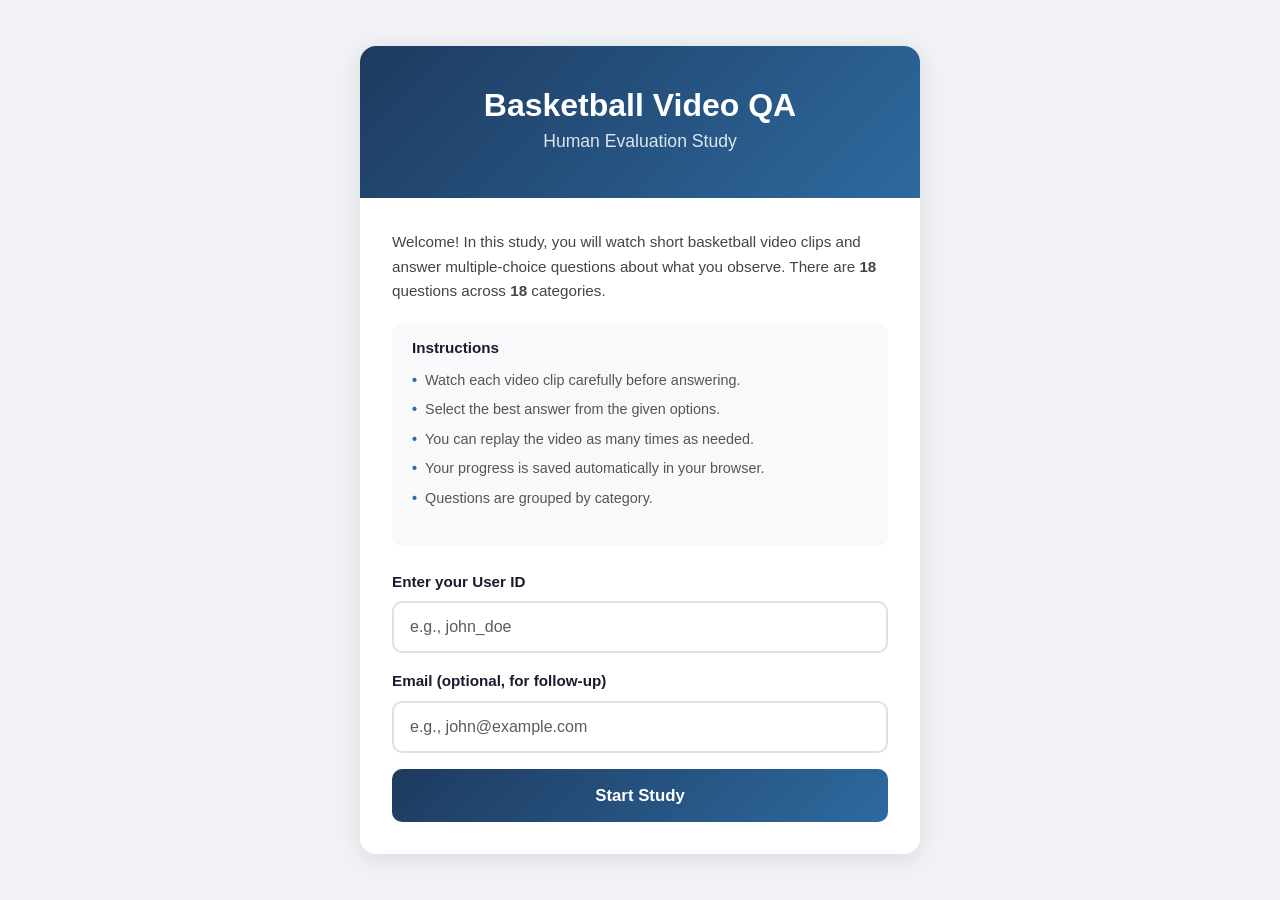
==== index.html @ 163817b5 "Basketball QA human study" ====
<!DOCTYPE html>
<html lang="en">
<head>
    <meta charset="UTF-8">
    <meta name="viewport" content="width=device-width, initial-scale=1.0">
    <title>Basketball QA - Human Study</title>
    <link href="https://cdn.jsdelivr.net/npm/bootstrap@5.3.0/dist/css/bootstrap.min.css" rel="stylesheet">
    <link rel="stylesheet" href="css/style.css">
</head>
<body>
    <div class="landing-container">
        <div class="landing-card">
            <div class="landing-header">
                <h1>Basketball Video QA</h1>
                <p class="subtitle">Human Evaluation Study</p>
            </div>
            <div class="landing-body">
                <p class="description">
                    Welcome! In this study, you will watch short basketball video clips and answer
                    multiple-choice questions about what you observe. There are <strong id="totalCount">0</strong>
                    questions across <strong id="typeCount">0</strong> categories.
                </p>
                <div class="instructions">
                    <h5>Instructions</h5>
                    <ul>
                        <li>Watch each video clip carefully before answering.</li>
                        <li>Select the best answer from the given options.</li>
                        <li>You can replay the video as many times as needed.</li>
                        <li>Your progress is saved automatically in your browser.</li>
                        <li>Questions are grouped by category.</li>
                    </ul>
                </div>

                <!-- Resume banner (hidden by default) -->
                <div class="resume-banner" id="resumeBanner" style="display: none;">
                    <p>You have a previous session in progress.</p>
                    <div class="resume-actions">
                        <button class="btn btn-outline-primary btn-sm" id="resumeBtn">Resume</button>
                        <button class="btn btn-outline-secondary btn-sm" id="newSessionBtn">Start Fresh</button>
                    </div>
                </div>

                <form id="startForm" class="start-form">
                    <div class="mb-3">
                        <label for="user_id" class="form-label">Enter your User ID</label>
                        <input type="text" class="form-control" id="user_id" name="user_id"
                               placeholder="e.g., john_doe" required autocomplete="off">
                    </div>
                    <div class="mb-3">
                        <label for="user_email" class="form-label">Email (optional, for follow-up)</label>
                        <input type="email" class="form-control" id="user_email" name="user_email"
                               placeholder="e.g., john@example.com" autocomplete="off">
                    </div>
                    <button type="submit" class="btn btn-primary btn-lg w-100">Start Study</button>
                </form>
            </div>
        </div>
    </div>

    <script src="data/questions.js"></script>
    <script src="js/video_mapping.js"></script>
    <script>
        document.addEventListener('DOMContentLoaded', function() {
            // Show question counts
            const types = new Set(QUESTIONS.map(q => q.question_type));
            document.getElementById('totalCount').textContent = QUESTIONS.length;
            document.getElementById('typeCount').textContent = types.size;

            // Check for existing session
            const savedSession = localStorage.getItem('bqa_session');
            if (savedSession) {
                const session = JSON.parse(savedSession);
                document.getElementById('resumeBanner').style.display = 'block';
                document.getElementById('user_id').value = session.userId || '';
                document.getElementById('user_email').value = session.userEmail || '';

                document.getElementById('resumeBtn').addEventListener('click', function() {
                    window.location.href = 'quiz.html';
                });
                document.getElementById('newSessionBtn').addEventListener('click', function() {
                    localStorage.removeItem('bqa_session');
                    localStorage.removeItem('bqa_answers');
                    document.getElementById('resumeBanner').style.display = 'none';
                });
            }

            // Start form
            document.getElementById('startForm').addEventListener('submit', function(e) {
                e.preventDefault();
                const userId = document.getElementById('user_id').value.trim();
                const userEmail = document.getElementById('user_email').value.trim();
                if (!userId) return;

                // Save session
                const session = {
                    userId: userId,
                    userEmail: userEmail,
                    startedAt: new Date().toISOString(),
                    sessionId: crypto.randomUUID ? crypto.randomUUID() : Date.now().toString(36) + Math.random().toString(36).slice(2),
                };
                localStorage.setItem('bqa_session', JSON.stringify(session));
                // Clear previous answers for fresh start
                localStorage.removeItem('bqa_answers');

                window.location.href = 'quiz.html';
            });
        });
    </script>
</body>
</html>
---- css/style.css ----
/* === Base === */
* {
    margin: 0;
    padding: 0;
    box-sizing: border-box;
}

body {
    font-family: -apple-system, BlinkMacSystemFont, 'Segoe UI', Roboto, sans-serif;
    background: #f0f2f5;
    color: #1a1a2e;
    min-height: 100vh;
}

/* === Landing Page === */
.landing-container {
    display: flex;
    justify-content: center;
    align-items: center;
    min-height: 100vh;
    padding: 20px;
}

.landing-card {
    background: #fff;
    border-radius: 16px;
    box-shadow: 0 4px 24px rgba(0, 0, 0, 0.1);
    max-width: 560px;
    width: 100%;
    overflow: hidden;
}

.landing-header {
    background: linear-gradient(135deg, #1e3a5f, #2d6a9f);
    color: #fff;
    padding: 40px 32px 28px;
    text-align: center;
}

.landing-header h1 {
    font-size: 2rem;
    font-weight: 700;
    margin-bottom: 4px;
}

.landing-header .subtitle {
    font-size: 1.1rem;
    opacity: 0.85;
}

.landing-body {
    padding: 32px;
}

.landing-body .description {
    font-size: 0.95rem;
    line-height: 1.6;
    color: #444;
    margin-bottom: 20px;
}

.instructions {
    background: #f8f9fa;
    border-radius: 10px;
    padding: 16px 20px;
    margin-bottom: 24px;
}

.instructions h5 {
    font-size: 0.95rem;
    font-weight: 600;
    margin-bottom: 8px;
}

.instructions ul {
    list-style: none;
    padding: 0;
}

.instructions li {
    padding: 4px 0;
    font-size: 0.9rem;
    color: #555;
}

.instructions li::before {
    content: "\2022";
    color: #2d6a9f;
    font-weight: bold;
    margin-right: 8px;
}

.start-form .form-label {
    font-weight: 600;
    font-size: 0.95rem;
}

.start-form .form-control {
    border-radius: 10px;
    padding: 12px 16px;
    font-size: 1rem;
    border: 2px solid #e0e0e0;
    transition: border-color 0.2s;
}

.start-form .form-control:focus {
    border-color: #2d6a9f;
    box-shadow: 0 0 0 3px rgba(45, 106, 159, 0.15);
}

.start-form .btn-primary {
    background: linear-gradient(135deg, #1e3a5f, #2d6a9f);
    border: none;
    border-radius: 10px;
    padding: 14px;
    font-size: 1.05rem;
    font-weight: 600;
    transition: transform 0.15s, box-shadow 0.15s;
}

.start-form .btn-primary:hover {
    transform: translateY(-1px);
    box-shadow: 0 4px 12px rgba(30, 58, 95, 0.3);
}

/* === Resume Banner === */
.resume-banner {
    background: #e8f0fe;
    border: 1px solid #c4d8f0;
    border-radius: 10px;
    padding: 14px 18px;
    margin-bottom: 20px;
    text-align: center;
}

.resume-banner p {
    margin-bottom: 10px;
    font-weight: 500;
    color: #1e3a5f;
}

.resume-actions {
    display: flex;
    justify-content: center;
    gap: 10px;
}

/* === Navbar === */
.navbar {
    display: flex;
    justify-content: space-between;
    align-items: center;
    background: #fff;
    padding: 12px 24px;
    box-shadow: 0 2px 8px rgba(0, 0, 0, 0.06);
    position: sticky;
    top: 0;
    z-index: 100;
}

.nav-left {
    display: flex;
    align-items: center;
    gap: 20px;
}

.nav-title {
    font-size: 1.1rem;
    font-weight: 700;
    color: #1e3a5f;
}

.nav-user {
    font-size: 0.85rem;
    color: #666;
}

.nav-right {
    display: flex;
    align-items: center;
    gap: 12px;
}

.progress-text {
    font-size: 0.85rem;
    font-weight: 600;
    color: #444;
    white-space: nowrap;
}

.progress-bar-container {
    width: 200px;
    height: 8px;
    background: #e9ecef;
    border-radius: 4px;
    overflow: hidden;
}

.progress-bar-fill {
    height: 100%;
    background: linear-gradient(90deg, #2d6a9f, #4CAF50);
    border-radius: 4px;
    transition: width 0.3s ease;
}

/* === Quiz Container === */
.quiz-container {
    max-width: 900px;
    margin: 24px auto;
    padding: 0 20px;
}

/* === Category Header === */
.category-header {
    background: linear-gradient(135deg, #1e3a5f, #2d6a9f);
    color: #fff;
    padding: 14px 24px;
    border-radius: 12px;
    margin-bottom: 20px;
    display: flex;
    align-items: center;
    gap: 8px;
    flex-wrap: wrap;
}

.category-label {
    font-size: 0.85rem;
    opacity: 0.8;
}

.category-name {
    font-weight: 700;
    font-size: 1.05rem;
}

.category-progress {
    margin-left: auto;
    font-size: 0.85rem;
    opacity: 0.85;
}

/* === Video Section === */
.video-section {
    background: #000;
    border-radius: 12px;
    overflow: hidden;
    margin-bottom: 20px;
    position: relative;
    min-height: 200px;
}

.video-section video {
    width: 100%;
    max-height: 500px;
    display: none;
}

.video-loading {
    display: flex;
    flex-direction: column;
    align-items: center;
    justify-content: center;
    padding: 60px 20px;
    color: #ccc;
    gap: 12px;
}

.video-error {
    padding: 60px 20px;
    text-align: center;
    color: #999;
}

.video-error i {
    font-size: 2.5rem;
    margin-bottom: 12px;
    display: block;
}

/* === Question Section === */
.question-section {
    background: #fff;
    border-radius: 12px;
    padding: 28px;
    box-shadow: 0 2px 12px rgba(0, 0, 0, 0.06);
    margin-bottom: 20px;
}

.question-number {
    font-size: 0.8rem;
    font-weight: 600;
    color: #888;
    text-transform: uppercase;
    letter-spacing: 0.5px;
    margin-bottom: 10px;
}

.question-text {
    font-size: 1.1rem;
    font-weight: 500;
    line-height: 1.5;
    color: #1a1a2e;
    margin-bottom: 24px;
}

/* === Options === */
.options-container {
    display: flex;
    flex-direction: column;
    gap: 10px;
}

.option-btn {
    display: flex;
    align-items: center;
    padding: 14px 18px;
    border: 2px solid #e0e0e0;
    border-radius: 10px;
    background: #fff;
    cursor: pointer;
    transition: all 0.2s;
    text-align: left;
    font-size: 1rem;
    width: 100%;
}

.option-btn:hover {
    border-color: #2d6a9f;
    background: #f0f6ff;
}

.option-btn.selected {
    border-color: #2d6a9f;
    background: #e8f0fe;
}

.option-btn.correct {
    border-color: #4CAF50;
    background: #e8f5e9;
}

.option-btn.incorrect {
    border-color: #f44336;
    background: #ffebee;
}

.option-btn.disabled {
    pointer-events: none;
    opacity: 0.85;
}

.option-letter {
    display: inline-flex;
    align-items: center;
    justify-content: center;
    width: 32px;
    height: 32px;
    border-radius: 50%;
    background: #f0f2f5;
    font-weight: 700;
    font-size: 0.9rem;
    color: #444;
    margin-right: 14px;
    flex-shrink: 0;
    transition: all 0.2s;
}

.option-btn.selected .option-letter {
    background: #2d6a9f;
    color: #fff;
}

.option-btn.correct .option-letter {
    background: #4CAF50;
    color: #fff;
}

.option-btn.incorrect .option-letter {
    background: #f44336;
    color: #fff;
}

.option-text {
    flex: 1;
}

/* === Feedback === */
.feedback {
    margin-top: 20px;
    padding: 14px 18px;
    border-radius: 10px;
    display: flex;
    align-items: center;
    gap: 12px;
    font-weight: 500;
}

.feedback.correct {
    background: #e8f5e9;
    color: #2e7d32;
    border: 1px solid #c8e6c9;
}

.feedback.incorrect {
    background: #ffebee;
    color: #c62828;
    border: 1px solid #ffcdd2;
}

.feedback-icon {
    font-size: 1.3rem;
}

/* === Navigation Buttons === */
.nav-buttons {
    display: flex;
    justify-content: space-between;
    align-items: center;
    gap: 12px;
    padding-bottom: 40px;
}

.nav-buttons .btn {
    border-radius: 10px;
    padding: 12px 24px;
    font-weight: 600;
    font-size: 0.95rem;
    transition: all 0.2s;
}

.nav-buttons .btn-primary {
    background: #2d6a9f;
    border-color: #2d6a9f;
}

.nav-buttons .btn-primary:hover {
    background: #1e3a5f;
    border-color: #1e3a5f;
}

.nav-buttons .btn-success {
    background: #4CAF50;
    border-color: #4CAF50;
}

.nav-buttons .btn-outline-secondary {
    border-width: 2px;
}

/* === Completion Modal === */
.modal-overlay {
    position: fixed;
    inset: 0;
    background: rgba(0, 0, 0, 0.6);
    display: flex;
    justify-content: center;
    align-items: center;
    z-index: 1000;
}

.modal-card {
    background: #fff;
    border-radius: 16px;
    padding: 40px;
    max-width: 480px;
    width: 90%;
    text-align: center;
    box-shadow: 0 8px 32px rgba(0, 0, 0, 0.2);
}

.modal-card h2 {
    font-size: 1.8rem;
    margin-bottom: 24px;
    color: #1e3a5f;
}

.completion-stats {
    display: flex;
    justify-content: center;
    gap: 32px;
    margin-bottom: 24px;
}

.stat {
    display: flex;
    flex-direction: column;
    align-items: center;
}

.stat-value {
    font-size: 2rem;
    font-weight: 700;
    color: #2d6a9f;
}

.stat-label {
    font-size: 0.85rem;
    color: #888;
    margin-top: 4px;
}

/* === Responsive === */
@media (max-width: 768px) {
    .navbar {
        flex-direction: column;
        gap: 10px;
        padding: 12px 16px;
    }

    .progress-bar-container {
        width: 140px;
    }

    .quiz-container {
        padding: 0 12px;
    }

    .category-header {
        flex-direction: column;
        text-align: center;
        gap: 4px;
    }

    .category-progress {
        margin-left: 0;
    }

    .video-section video {
        max-height: 300px;
    }

    .completion-stats {
        gap: 20px;
    }
}
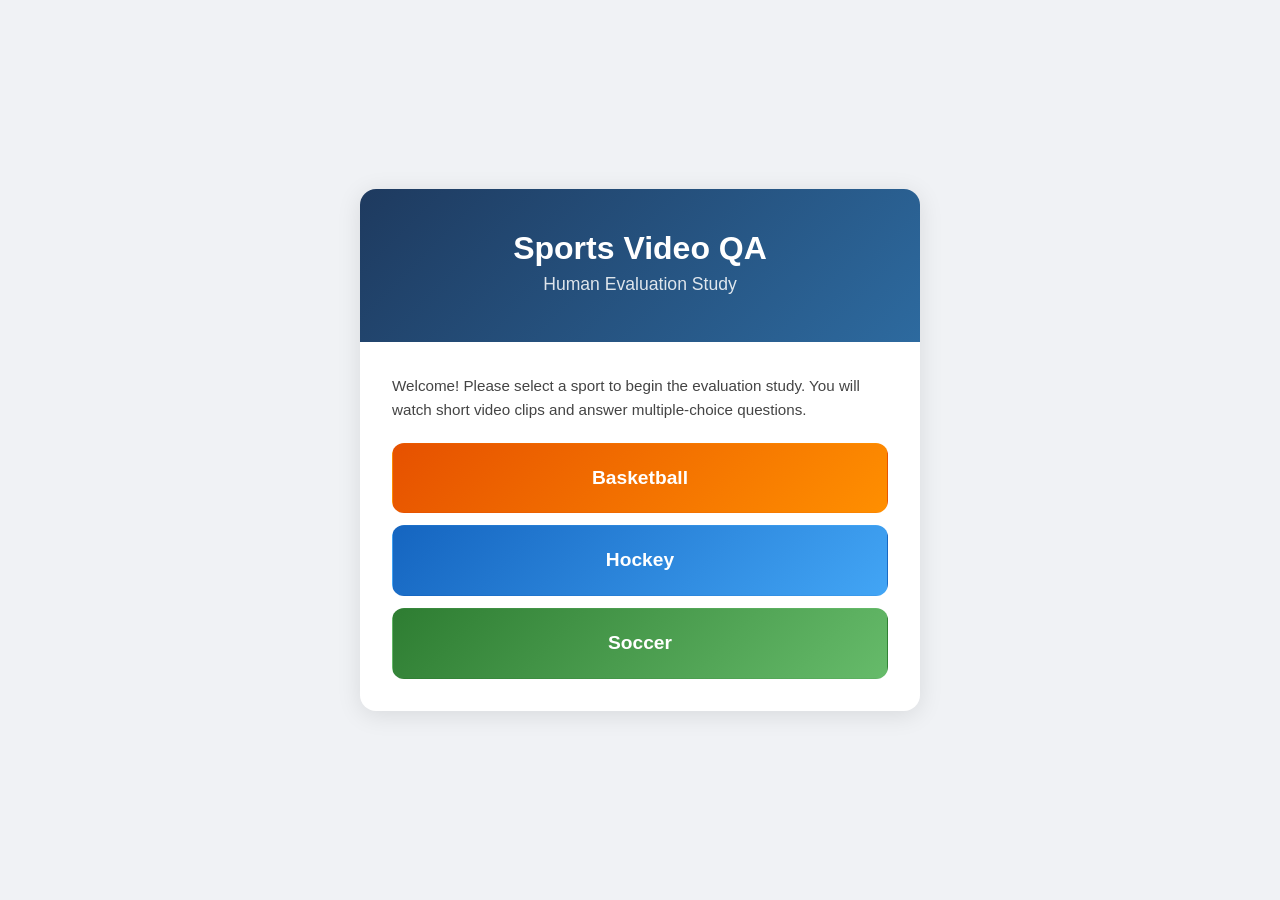
==== commit 0050fa42: "update" ====
--- a/index.html
+++ b/index.html
@@ -3,7 +3,7 @@
 <head>
     <meta charset="UTF-8">
     <meta name="viewport" content="width=device-width, initial-scale=1.0">
-    <title>Basketball QA - Human Study</title>
+    <title>Sports Video QA - Human Study</title>
     <link href="https://cdn.jsdelivr.net/npm/bootstrap@5.3.0/dist/css/bootstrap.min.css" rel="stylesheet">
     <link rel="stylesheet" href="css/style.css">
 </head>
@@ -11,100 +11,27 @@
     <div class="landing-container">
         <div class="landing-card">
             <div class="landing-header">
-                <h1>Basketball Video QA</h1>
+                <h1>Sports Video QA</h1>
                 <p class="subtitle">Human Evaluation Study</p>
             </div>
             <div class="landing-body">
                 <p class="description">
-                    Welcome! In this study, you will watch short basketball video clips and answer
-                    multiple-choice questions about what you observe. There are <strong id="totalCount">0</strong>
-                    questions across <strong id="typeCount">0</strong> categories.
+                    Welcome! Please select a sport to begin the evaluation study.
+                    You will watch short video clips and answer multiple-choice questions.
                 </p>
-                <div class="instructions">
-                    <h5>Instructions</h5>
-                    <ul>
-                        <li>Watch each video clip carefully before answering.</li>
-                        <li>Select the best answer from the given options.</li>
-                        <li>You can replay the video as many times as needed.</li>
-                        <li>Your progress is saved automatically in your browser.</li>
-                        <li>Questions are grouped by category.</li>
-                    </ul>
+                <div class="sport-buttons">
+                    <a href="start.html?sport=basketball" class="btn btn-sport btn-basketball">
+                        Basketball
+                    </a>
+                    <a href="start.html?sport=hockey" class="btn btn-sport btn-hockey">
+                        Hockey
+                    </a>
+                    <a href="start.html?sport=soccer" class="btn btn-sport btn-soccer">
+                        Soccer
+                    </a>
                 </div>
-
-                <!-- Resume banner (hidden by default) -->
-                <div class="resume-banner" id="resumeBanner" style="display: none;">
-                    <p>You have a previous session in progress.</p>
-                    <div class="resume-actions">
-                        <button class="btn btn-outline-primary btn-sm" id="resumeBtn">Resume</button>
-                        <button class="btn btn-outline-secondary btn-sm" id="newSessionBtn">Start Fresh</button>
-                    </div>
-                </div>
-
-                <form id="startForm" class="start-form">
-                    <div class="mb-3">
-                        <label for="user_id" class="form-label">Enter your User ID</label>
-                        <input type="text" class="form-control" id="user_id" name="user_id"
-                               placeholder="e.g., john_doe" required autocomplete="off">
-                    </div>
-                    <div class="mb-3">
-                        <label for="user_email" class="form-label">Email (optional, for follow-up)</label>
-                        <input type="email" class="form-control" id="user_email" name="user_email"
-                               placeholder="e.g., john@example.com" autocomplete="off">
-                    </div>
-                    <button type="submit" class="btn btn-primary btn-lg w-100">Start Study</button>
-                </form>
             </div>
         </div>
     </div>
-
-    <script src="data/questions.js"></script>
-    <script src="js/video_mapping.js"></script>
-    <script>
-        document.addEventListener('DOMContentLoaded', function() {
-            // Show question counts
-            const types = new Set(QUESTIONS.map(q => q.question_type));
-            document.getElementById('totalCount').textContent = QUESTIONS.length;
-            document.getElementById('typeCount').textContent = types.size;
-
-            // Check for existing session
-            const savedSession = localStorage.getItem('bqa_session');
-            if (savedSession) {
-                const session = JSON.parse(savedSession);
-                document.getElementById('resumeBanner').style.display = 'block';
-                document.getElementById('user_id').value = session.userId || '';
-                document.getElementById('user_email').value = session.userEmail || '';
-
-                document.getElementById('resumeBtn').addEventListener('click', function() {
-                    window.location.href = 'quiz.html';
-                });
-                document.getElementById('newSessionBtn').addEventListener('click', function() {
-                    localStorage.removeItem('bqa_session');
-                    localStorage.removeItem('bqa_answers');
-                    document.getElementById('resumeBanner').style.display = 'none';
-                });
-            }
-
-            // Start form
-            document.getElementById('startForm').addEventListener('submit', function(e) {
-                e.preventDefault();
-                const userId = document.getElementById('user_id').value.trim();
-                const userEmail = document.getElementById('user_email').value.trim();
-                if (!userId) return;
-
-                // Save session
-                const session = {
-                    userId: userId,
-                    userEmail: userEmail,
-                    startedAt: new Date().toISOString(),
-                    sessionId: crypto.randomUUID ? crypto.randomUUID() : Date.now().toString(36) + Math.random().toString(36).slice(2),
-                };
-                localStorage.setItem('bqa_session', JSON.stringify(session));
-                // Clear previous answers for fresh start
-                localStorage.removeItem('bqa_answers');
-
-                window.location.href = 'quiz.html';
-            });
-        });
-    </script>
 </body>
 </html>
--- a/css/style.css
+++ b/css/style.css
@@ -88,6 +88,187 @@
     color: #2d6a9f;
     font-weight: bold;
     margin-right: 8px;
+}
+
+/* === Rating Scale === */
+.rating-scale {
+    display: flex;
+    gap: 6px;
+    margin-top: 6px;
+}
+
+.rating-btn {
+    width: 36px;
+    height: 36px;
+    border: 2px solid #e0e0e0;
+    border-radius: 8px;
+    background: #fff;
+    cursor: pointer;
+    font-size: 0.9rem;
+    font-weight: 600;
+    color: #444;
+    transition: all 0.2s;
+    display: flex;
+    align-items: center;
+    justify-content: center;
+}
+
+.rating-btn:hover {
+    border-color: #2d6a9f;
+    background: #f0f6ff;
+}
+
+.rating-btn.active {
+    border-color: #2d6a9f;
+    background: #2d6a9f;
+    color: #fff;
+}
+
+.rating-labels {
+    display: flex;
+    justify-content: space-between;
+    margin-top: 4px;
+    font-size: 0.75rem;
+    color: #888;
+}
+
+/* === Confidence Rating === */
+.confidence-container {
+    display: flex;
+    align-items: center;
+    gap: 6px;
+    margin-top: 20px;
+    padding: 12px 16px;
+    background: #f8f9fa;
+    border-radius: 10px;
+}
+
+.confidence-label {
+    font-size: 0.85rem;
+    font-weight: 600;
+    color: #555;
+    margin-right: 8px;
+    white-space: nowrap;
+}
+
+.confidence-btn {
+    padding: 6px 14px;
+    border: 2px solid #e0e0e0;
+    border-radius: 8px;
+    background: #fff;
+    cursor: pointer;
+    font-size: 0.85rem;
+    font-weight: 500;
+    transition: all 0.2s;
+}
+
+.confidence-btn:hover {
+    border-color: #2d6a9f;
+    background: #f0f6ff;
+}
+
+.confidence-btn.active {
+    border-color: #2d6a9f;
+    background: #e8f0fe;
+    color: #1e3a5f;
+    font-weight: 600;
+}
+
+.confidence-btn.disabled {
+    pointer-events: none;
+    opacity: 0.7;
+}
+
+/* === Toggle Switch === */
+.toggle-option {
+    display: flex;
+    align-items: center;
+    gap: 12px;
+}
+
+.toggle-switch {
+    position: relative;
+    display: inline-block;
+    width: 44px;
+    height: 24px;
+    flex-shrink: 0;
+}
+
+.toggle-switch input {
+    opacity: 0;
+    width: 0;
+    height: 0;
+}
+
+.toggle-slider {
+    position: absolute;
+    cursor: pointer;
+    inset: 0;
+    background: #ccc;
+    border-radius: 24px;
+    transition: 0.2s;
+}
+
+.toggle-slider::before {
+    content: "";
+    position: absolute;
+    height: 18px;
+    width: 18px;
+    left: 3px;
+    bottom: 3px;
+    background: #fff;
+    border-radius: 50%;
+    transition: 0.2s;
+}
+
+.toggle-switch input:checked + .toggle-slider {
+    background: #2d6a9f;
+}
+
+.toggle-switch input:checked + .toggle-slider::before {
+    transform: translateX(20px);
+}
+
+.toggle-text .form-label {
+    margin-bottom: 0;
+}
+
+/* === Sport Selection Buttons === */
+.sport-buttons {
+    display: flex;
+    flex-direction: column;
+    gap: 12px;
+    margin-top: 8px;
+}
+
+.btn-sport {
+    display: block;
+    padding: 20px;
+    border-radius: 12px;
+    font-size: 1.2rem;
+    font-weight: 700;
+    text-align: center;
+    text-decoration: none;
+    color: #fff;
+    transition: transform 0.15s, box-shadow 0.15s;
+}
+
+.btn-sport:hover {
+    transform: translateY(-2px);
+    box-shadow: 0 6px 16px rgba(0, 0, 0, 0.2);
+    color: #fff;
+}
+
+.btn-basketball {
+    background: linear-gradient(135deg, #e65100, #ff8f00);
+}
+
+.btn-hockey {
+    background: linear-gradient(135deg, #1565c0, #42a5f5);
+}
+
+.btn-soccer {
+    background: linear-gradient(135deg, #2e7d32, #66bb6a);
 }
 
 .start-form .form-label {
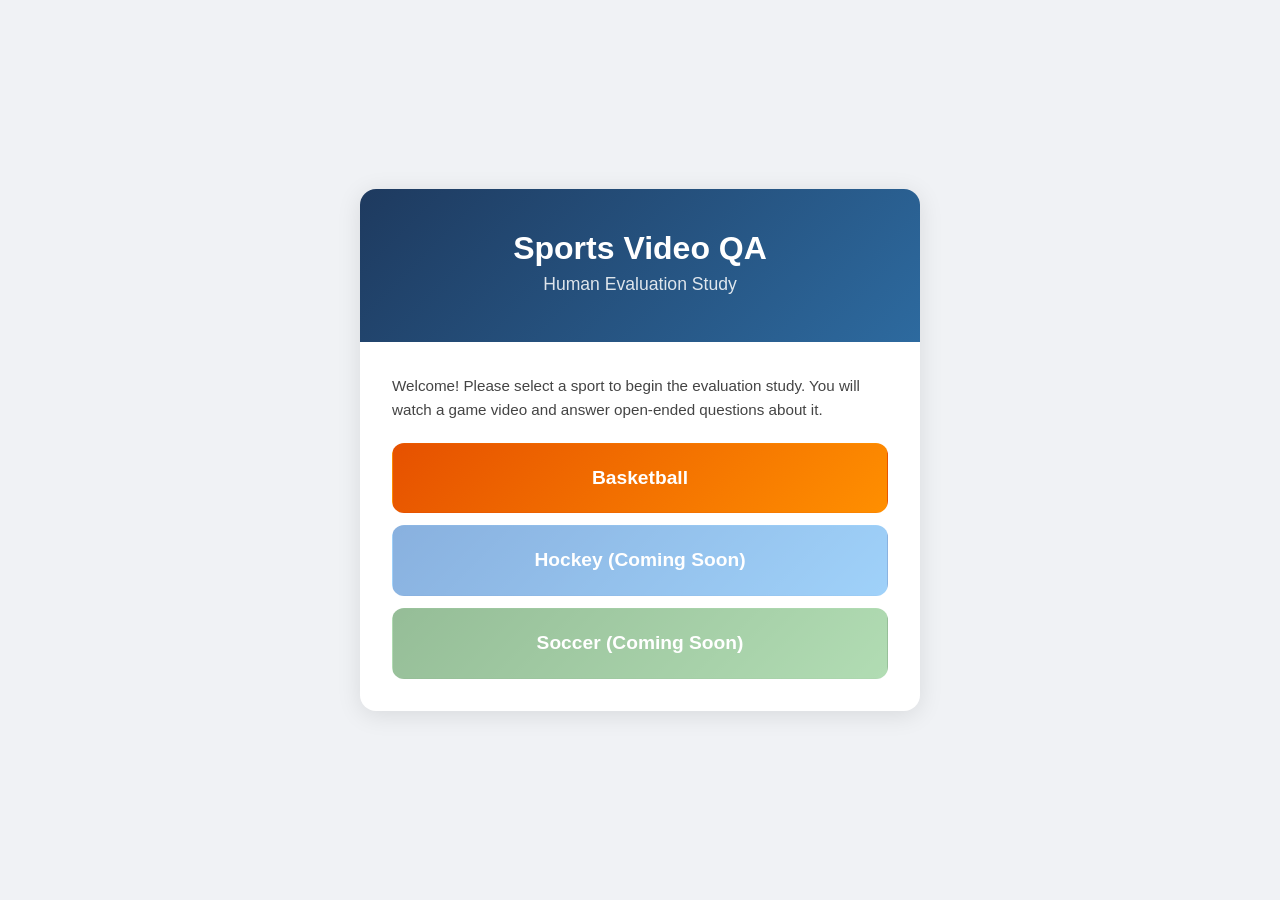
==== commit df7ffda5: "T4 free-text basketball QA quiz" ====
--- a/index.html
+++ b/index.html
@@ -17,18 +17,18 @@
             <div class="landing-body">
                 <p class="description">
                     Welcome! Please select a sport to begin the evaluation study.
-                    You will watch short video clips and answer multiple-choice questions.
+                    You will watch a game video and answer open-ended questions about it.
                 </p>
                 <div class="sport-buttons">
                     <a href="start.html?sport=basketball" class="btn btn-sport btn-basketball">
                         Basketball
                     </a>
-                    <a href="start.html?sport=hockey" class="btn btn-sport btn-hockey">
-                        Hockey
-                    </a>
-                    <a href="start.html?sport=soccer" class="btn btn-sport btn-soccer">
-                        Soccer
-                    </a>
+                    <span class="btn btn-sport btn-hockey" style="opacity:0.5;pointer-events:none;cursor:default;">
+                        Hockey (Coming Soon)
+                    </span>
+                    <span class="btn btn-sport btn-soccer" style="opacity:0.5;pointer-events:none;cursor:default;">
+                        Soccer (Coming Soon)
+                    </span>
                 </div>
             </div>
         </div>
--- a/css/style.css
+++ b/css/style.css
@@ -482,6 +482,20 @@
     line-height: 1.5;
     color: #1a1a2e;
     margin-bottom: 24px;
+}
+
+/* === Free-text answer === */
+.answer-container {
+    margin: 20px 0;
+}
+.answer-container .form-label {
+    font-weight: 600;
+    margin-bottom: 6px;
+}
+.answer-container textarea {
+    resize: vertical;
+    min-height: 100px;
+    font-size: 0.95rem;
 }
 
 /* === Options === */
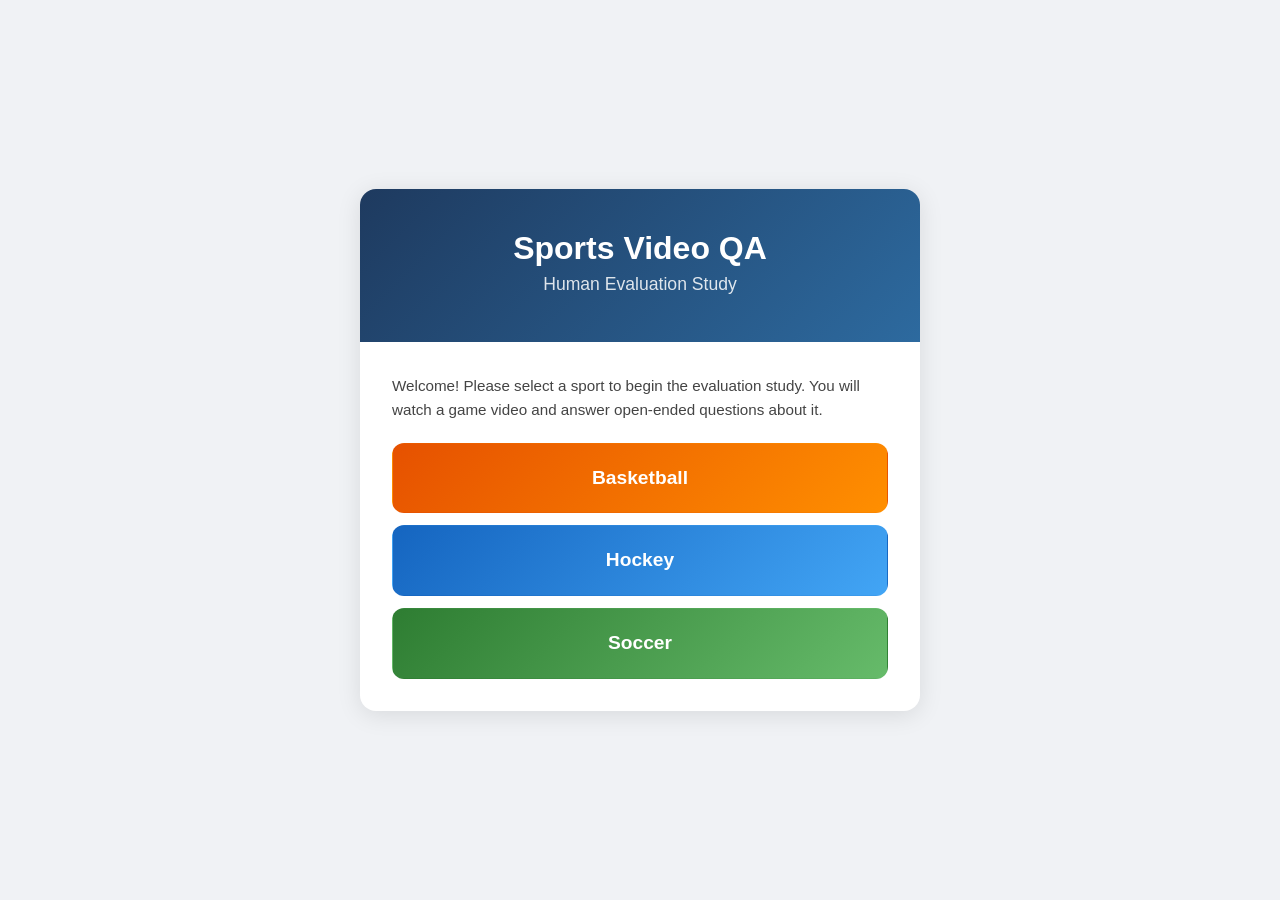
==== commit fd20470a: "Add T4 hockey & soccer (5 questions each)" ====
--- a/index.html
+++ b/index.html
@@ -23,12 +23,12 @@
                     <a href="start.html?sport=basketball" class="btn btn-sport btn-basketball">
                         Basketball
                     </a>
-                    <span class="btn btn-sport btn-hockey" style="opacity:0.5;pointer-events:none;cursor:default;">
-                        Hockey (Coming Soon)
-                    </span>
-                    <span class="btn btn-sport btn-soccer" style="opacity:0.5;pointer-events:none;cursor:default;">
-                        Soccer (Coming Soon)
-                    </span>
+                    <a href="start.html?sport=hockey" class="btn btn-sport btn-hockey">
+                        Hockey
+                    </a>
+                    <a href="start.html?sport=soccer" class="btn btn-sport btn-soccer">
+                        Soccer
+                    </a>
                 </div>
             </div>
         </div>
--- a/css/style.css
+++ b/css/style.css
@@ -88,6 +88,55 @@
     color: #2d6a9f;
     font-weight: bold;
     margin-right: 8px;
+}
+
+/* === Example QA section on start page === */
+.example-section {
+    background: #fff8e6;
+    border: 1px solid #f0d088;
+    border-radius: 10px;
+    padding: 14px 18px;
+    margin-bottom: 24px;
+}
+.example-section summary {
+    cursor: pointer;
+    font-size: 0.95rem;
+    color: #7a5b00;
+    list-style: revert;
+}
+.example-section summary:hover {
+    color: #543e00;
+}
+.example-body {
+    margin-top: 14px;
+}
+.example-label {
+    font-weight: 600;
+    color: #555;
+    margin-bottom: 6px;
+    font-size: 0.9rem;
+}
+.example-question {
+    background: #fff;
+    border-left: 3px solid #2d6a9f;
+    padding: 10px 14px;
+    margin-bottom: 12px;
+    border-radius: 4px;
+    color: #333;
+}
+.example-answer {
+    background: #fff;
+    border-left: 3px solid #2e8540;
+    padding: 10px 14px;
+    margin-bottom: 12px;
+    border-radius: 4px;
+    color: #333;
+    font-style: italic;
+}
+.example-tips {
+    font-size: 0.88rem;
+    color: #666;
+    margin-top: 10px;
 }
 
 /* === Rating Scale === */
